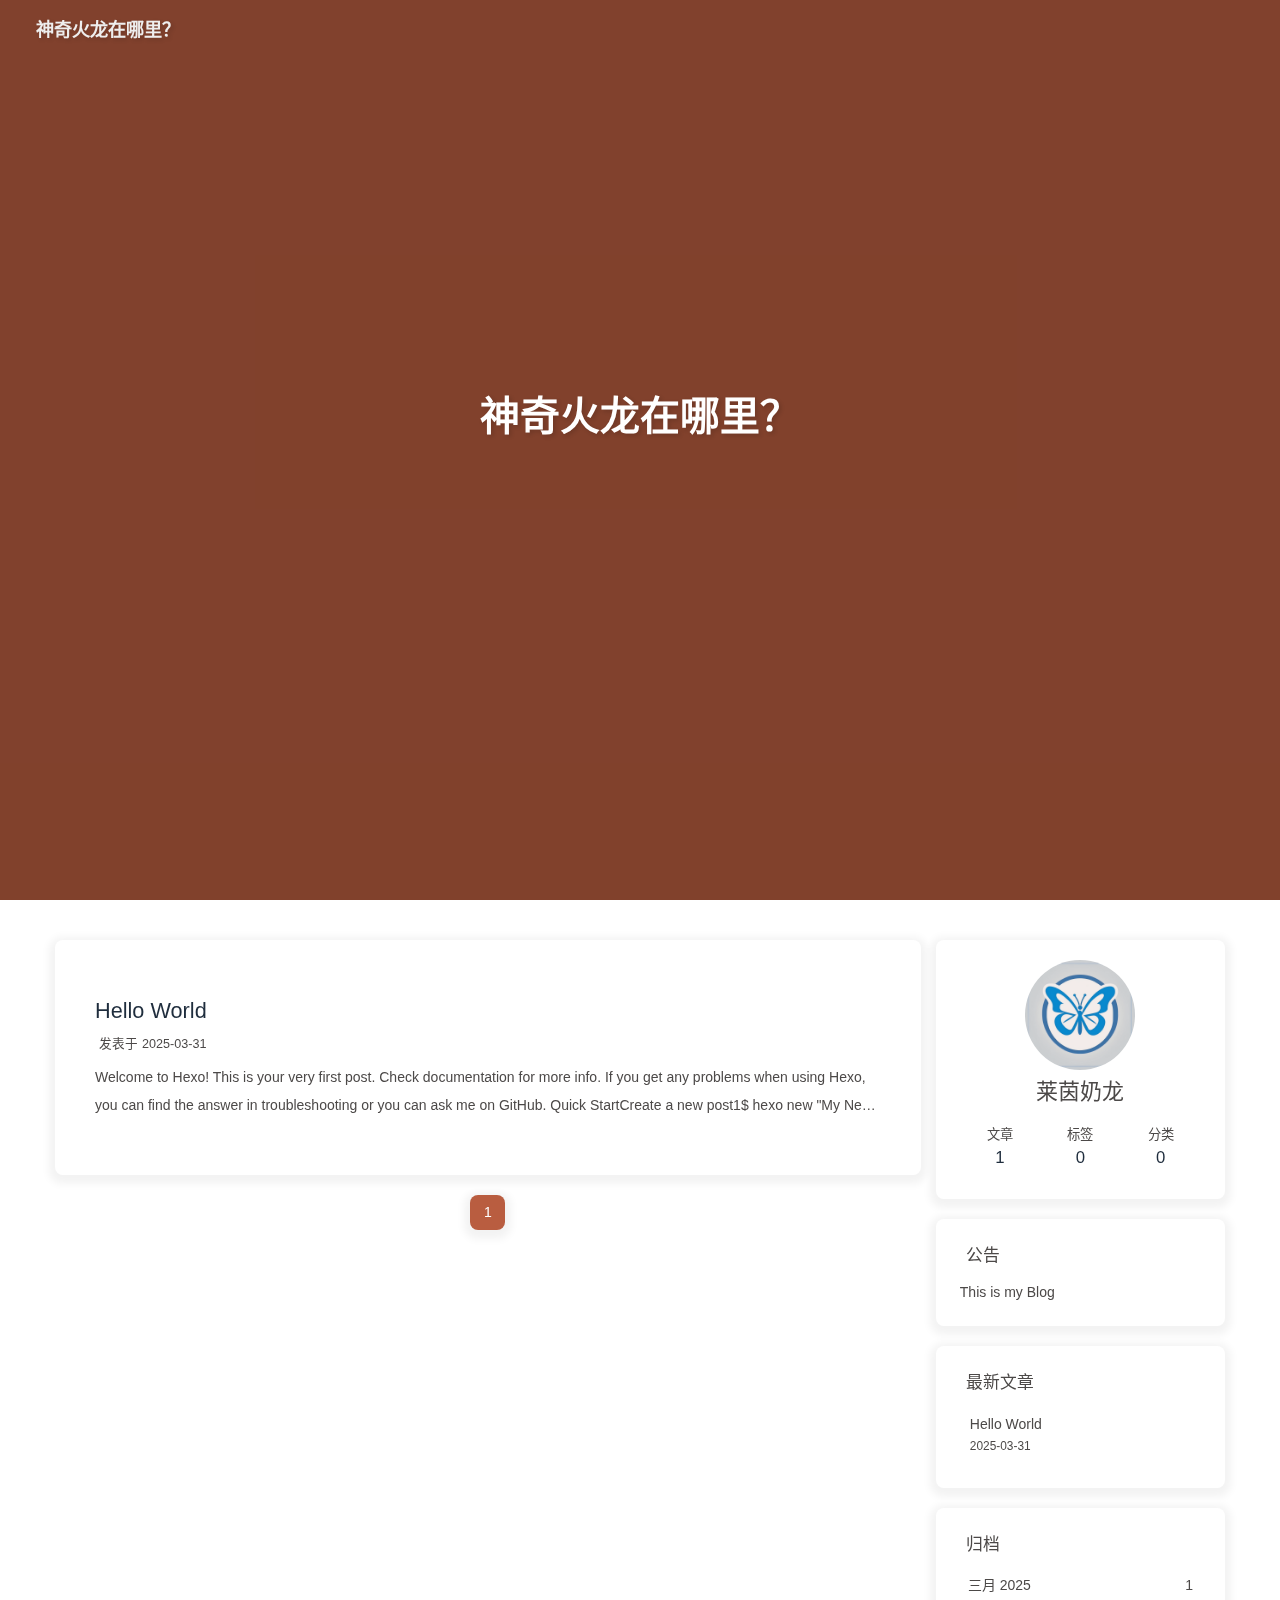
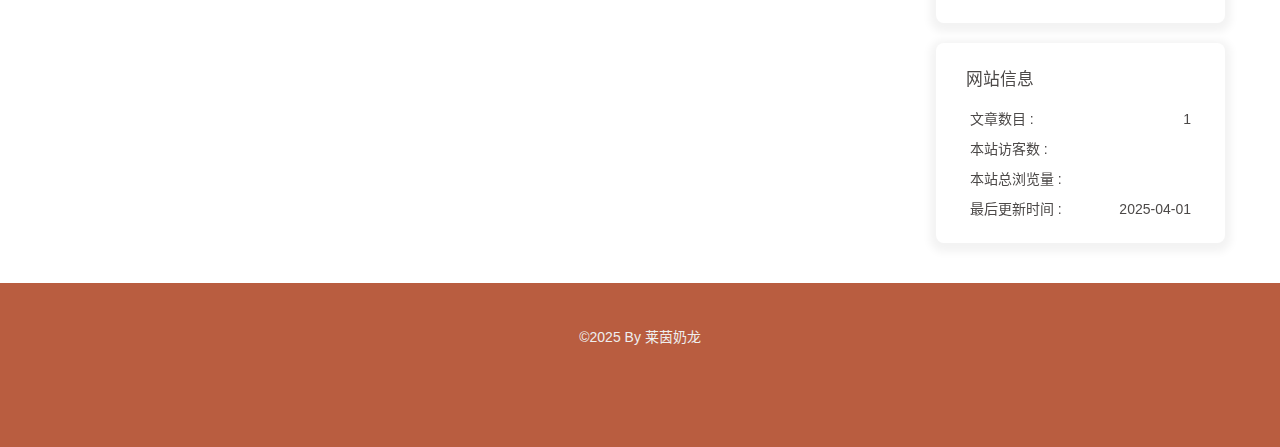
==== index.html @ 5888cf6f "Site updated: 2025-04-01 21:10:56" ====
<!DOCTYPE html><html lang="zh-CN" data-theme="light"><head><meta charset="UTF-8"><meta http-equiv="X-UA-Compatible" content="IE=edge"><meta name="viewport" content="width=device-width, initial-scale=1.0,viewport-fit=cover"><title>神奇火龙在哪里？</title><meta name="author" content="莱茵奶龙"><meta name="copyright" content="莱茵奶龙"><meta name="format-detection" content="telephone=no"><meta name="theme-color" content="##e6dece"><meta property="og:type" content="website">
<meta property="og:title" content="神奇火龙在哪里？">
<meta property="og:url" content="http://example.com/index.html">
<meta property="og:site_name" content="神奇火龙在哪里？">
<meta property="og:locale" content="zh_CN">
<meta property="og:image" content="http://example.com/img/butterfly-icon.png">
<meta property="article:author" content="莱茵奶龙">
<meta name="twitter:card" content="summary">
<meta name="twitter:image" content="http://example.com/img/butterfly-icon.png"><link rel="shortcut icon" href="/img/favicon.png"><link rel="canonical" href="http://example.com/index.html"><link rel="preconnect" href="//cdn.jsdelivr.net"><link rel="preconnect" href="//busuanzi.ibruce.info"><link rel="stylesheet" href="/css/index.css"><link rel="stylesheet" href="https://cdn.jsdelivr.net/npm/@fortawesome/fontawesome-free/css/all.min.css"><script>
    (() => {
      
    const saveToLocal = {
      set: (key, value, ttl) => {
        if (!ttl) return
        const expiry = Date.now() + ttl * 86400000
        localStorage.setItem(key, JSON.stringify({ value, expiry }))
      },
      get: key => {
        const itemStr = localStorage.getItem(key)
        if (!itemStr) return undefined
        const { value, expiry } = JSON.parse(itemStr)
        if (Date.now() > expiry) {
          localStorage.removeItem(key)
          return undefined
        }
        return value
      }
    }

    window.btf = {
      saveToLocal,
      getScript: (url, attr = {}) => new Promise((resolve, reject) => {
        const script = document.createElement('script')
        script.src = url
        script.async = true
        Object.entries(attr).forEach(([key, val]) => script.setAttribute(key, val))
        script.onload = script.onreadystatechange = () => {
          if (!script.readyState || /loaded|complete/.test(script.readyState)) resolve()
        }
        script.onerror = reject
        document.head.appendChild(script)
      }),
      getCSS: (url, id) => new Promise((resolve, reject) => {
        const link = document.createElement('link')
        link.rel = 'stylesheet'
        link.href = url
        if (id) link.id = id
        link.onload = link.onreadystatechange = () => {
          if (!link.readyState || /loaded|complete/.test(link.readyState)) resolve()
        }
        link.onerror = reject
        document.head.appendChild(link)
      }),
      addGlobalFn: (key, fn, name = false, parent = window) => {
        if (!false && key.startsWith('pjax')) return
        const globalFn = parent.globalFn || {}
        globalFn[key] = globalFn[key] || {}
        globalFn[key][name || Object.keys(globalFn[key]).length] = fn
        parent.globalFn = globalFn
      }
    }
  
      
      const activateDarkMode = () => {
        document.documentElement.setAttribute('data-theme', 'dark')
        if (document.querySelector('meta[name="theme-color"]') !== null) {
          document.querySelector('meta[name="theme-color"]').setAttribute('content', '#b95d40')
        }
      }
      const activateLightMode = () => {
        document.documentElement.setAttribute('data-theme', 'light')
        if (document.querySelector('meta[name="theme-color"]') !== null) {
          document.querySelector('meta[name="theme-color"]').setAttribute('content', '##e6dece')
        }
      }

      btf.activateDarkMode = activateDarkMode
      btf.activateLightMode = activateLightMode

      const theme = saveToLocal.get('theme')
    
          theme === 'dark' ? activateDarkMode() : theme === 'light' ? activateLightMode() : null
        
      
      const asideStatus = saveToLocal.get('aside-status')
      if (asideStatus !== undefined) {
        document.documentElement.classList.toggle('hide-aside', asideStatus === 'hide')
      }
    
      
    const detectApple = () => {
      if (/iPad|iPhone|iPod|Macintosh/.test(navigator.userAgent)) {
        document.documentElement.classList.add('apple')
      }
    }
    detectApple()
  
    })()
  </script><script>const GLOBAL_CONFIG = {
  root: '/',
  algolia: undefined,
  localSearch: undefined,
  translate: undefined,
  highlight: {"plugin":"highlight.js","highlightCopy":true,"highlightLang":true,"highlightHeightLimit":false,"highlightFullpage":false,"highlightMacStyle":false},
  copy: {
    success: '复制成功',
    error: '复制失败',
    noSupport: '浏览器不支持'
  },
  relativeDate: {
    homepage: false,
    post: false
  },
  runtime: '',
  dateSuffix: {
    just: '刚刚',
    min: '分钟前',
    hour: '小时前',
    day: '天前',
    month: '个月前'
  },
  copyright: undefined,
  lightbox: 'null',
  Snackbar: undefined,
  infinitegrid: {
    js: 'https://cdn.jsdelivr.net/npm/@egjs/infinitegrid/dist/infinitegrid.min.js',
    buttonText: '加载更多'
  },
  isPhotoFigcaption: false,
  islazyloadPlugin: false,
  isAnchor: false,
  percent: {
    toc: true,
    rightside: false,
  },
  autoDarkmode: false
}</script><script id="config-diff">var GLOBAL_CONFIG_SITE = {
  title: '神奇火龙在哪里？',
  isHighlightShrink: false,
  isToc: false,
  pageType: 'home'
}</script><!-- hexo injector head_end start --><link rel="stylesheet" href="https://unpkg.zhimg.com/hexo-butterfly-footer-beautify@1.0.0/lib/runtime.min.css" media="print" onload="this.media='all'"><!-- hexo injector head_end end --><meta name="generator" content="Hexo 7.3.0"></head><body><div id="web_bg" style="background-color: #e6dece;"></div><div class="page" id="body-wrap"><header class="full_page" id="page-header"><nav id="nav"><span id="blog-info"><a class="nav-site-title" href="/"><span class="site-name">神奇火龙在哪里？</span></a></span><div id="menus"></div></nav><div id="site-info"><h1 id="site-title">神奇火龙在哪里？</h1></div><div id="scroll-down"><i class="fas fa-angle-down scroll-down-effects"></i></div></header><main class="layout" id="content-inner"><div class="recent-posts nc" id="recent-posts"><div class="recent-post-items"><div class="recent-post-item"><div class="recent-post-info no-cover"><a class="article-title" href="/2025/03/31/hello-world/" title="Hello World">Hello World</a><div class="article-meta-wrap"><span class="post-meta-date"><i class="far fa-calendar-alt"></i><span class="article-meta-label">发表于</span><time datetime="2025-03-31T13:41:22.696Z" title="发表于 2025-03-31 21:41:22">2025-03-31</time></span></div><div class="content">Welcome to Hexo! This is your very first post. Check documentation for more info. If you get any problems when using Hexo, you can find the answer in troubleshooting or you can ask me on GitHub. Quick StartCreate a new post1$ hexo new "My New Post"  More info: Writing Run server1$ hexo server  More info: Server Generate static files1$ hexo generate  More info: Generating Deploy to remote sites1$ hexo deploy  More info: Deployment </div></div></div></div><nav id="pagination"><div class="pagination"><span class="page-number current">1</span></div></nav></div><div class="aside-content" id="aside-content"><div class="card-widget card-info text-center"><div class="avatar-img"><img src="/img/butterfly-icon.png" onerror="this.onerror=null;this.src='/img/friend_404.gif'" alt="avatar"></div><div class="author-info-name">莱茵奶龙</div><div class="author-info-description"></div><div class="site-data"><a href="/archives/"><div class="headline">文章</div><div class="length-num">1</div></a><a href="/tags/"><div class="headline">标签</div><div class="length-num">0</div></a><a href="/categories/"><div class="headline">分类</div><div class="length-num">0</div></a></div></div><div class="card-widget card-announcement"><div class="item-headline"><i class="fas fa-bullhorn fa-shake"></i><span>公告</span></div><div class="announcement_content">This is my Blog</div></div><div class="sticky_layout"><div class="card-widget card-recent-post"><div class="item-headline"><i class="fas fa-history"></i><span>最新文章</span></div><div class="aside-list"><div class="aside-list-item no-cover"><div class="content"><a class="title" href="/2025/03/31/hello-world/" title="Hello World">Hello World</a><time datetime="2025-03-31T13:41:22.696Z" title="发表于 2025-03-31 21:41:22">2025-03-31</time></div></div></div></div><div class="card-widget card-archives">
    <div class="item-headline">
      <i class="fas fa-archive"></i>
      <span>归档</span>
      
    </div>
  
    <ul class="card-archive-list">
      
        <li class="card-archive-list-item">
          <a class="card-archive-list-link" href="/archives/2025/03/">
            <span class="card-archive-list-date">
              三月 2025
            </span>
            <span class="card-archive-list-count">1</span>
          </a>
        </li>
      
    </ul>
  </div><div class="card-widget card-webinfo"><div class="item-headline"><i class="fas fa-chart-line"></i><span>网站信息</span></div><div class="webinfo"><div class="webinfo-item"><div class="item-name">文章数目 :</div><div class="item-count">1</div></div><div class="webinfo-item"><div class="item-name">本站访客数 :</div><div class="item-count" id="busuanzi_value_site_uv"><i class="fa-solid fa-spinner fa-spin"></i></div></div><div class="webinfo-item"><div class="item-name">本站总浏览量 :</div><div class="item-count" id="busuanzi_value_site_pv"><i class="fa-solid fa-spinner fa-spin"></i></div></div><div class="webinfo-item"><div class="item-name">最后更新时间 :</div><div class="item-count" id="last-push-date" data-lastpushdate="2025-04-01T13:10:54.698Z"><i class="fa-solid fa-spinner fa-spin"></i></div></div></div></div></div></div></main><footer id="footer"><div id="footer-wrap"><div class="copyright">©2025 By 莱茵奶龙</div></div></footer></div><div id="rightside"><div id="rightside-config-hide"><button id="darkmode" type="button" title="日间和夜间模式切换"><i class="fas fa-adjust"></i></button><button id="hide-aside-btn" type="button" title="单栏和双栏切换"><i class="fas fa-arrows-alt-h"></i></button></div><div id="rightside-config-show"><button id="rightside-config" type="button" title="设置"><i class="fas fa-cog fa-spin"></i></button><button id="go-up" type="button" title="回到顶部"><span class="scroll-percent"></span><i class="fas fa-arrow-up"></i></button></div></div><div><script src="/js/utils.js"></script><script src="/js/main.js"></script><div class="js-pjax"></div><script async="" data-pjax="" src="//busuanzi.ibruce.info/busuanzi/2.3/busuanzi.pure.mini.js"></script></div><!-- hexo injector body_end start --><script data-pjax="">
  function butterfly_footer_beautify_injector_config(){
    var parent_div_git = document.getElementById('footer-wrap');
    var item_html = '<p id="ghbdages"><a class="github-badge" target="_blank" href="https://hexo.io/" style="margin-inline:5px" data-title="博客框架为Hexo_v7.3.0" title=""><img src="https://img.shields.io/badge/Frame-Hexo-blue?style=flat&amp;logo=hexo" alt=""/></a><a class="github-badge" target="_blank" href="https://butterfly.js.org/" style="margin-inline:5px" data-title="主题版本Butterfly_v5.3.5" title=""><img src="https://img.shields.io/badge/Theme-Butterfly-6513df?style=flat&amp;logo=bitdefender" alt=""/></a><a class="github-badge" target="_blank" href="https://github.com/" style="margin-inline:5px" data-title="本站项目由Github托管" title=""><img src="https://img.shields.io/badge/Source-Github-d021d6?style=flat&amp;logo=GitHub" alt=""/></a><a class="github-badge" target="_blank" href="http://creativecommons.org/licenses/by-nc-sa/4.0/" style="margin-inline:5px" data-title="本站采用知识共享署名-非商业性使用-相同方式共享4.0国际许可协议进行许可" title=""><img src="https://img.shields.io/badge/Copyright-BY--NC--SA%204.0-d42328?style=flat&amp;logo=Claris" alt=""/></a></p>';
    console.log('已挂载butterfly_footer_beautify')
    parent_div_git.insertAdjacentHTML("beforeend",item_html)
    }
  var elist = 'null'.split(',');
  var cpage = location.pathname;
  var epage = 'all';
  var flag = 0;

  for (var i=0;i<elist.length;i++){
    if (cpage.includes(elist[i])){
      flag++;
    }
  }

  if ((epage ==='all')&&(flag == 0)){
    butterfly_footer_beautify_injector_config();
  }
  else if (epage === cpage){
    butterfly_footer_beautify_injector_config();
  }
  </script><!-- hexo injector body_end end -->
    <link rel="stylesheet" href="https://ai.tianli0.top/static/public/postChatUser_summary.min.css">
    <script>
        let tianliGPT_key = 'WACqFcWDqAf';
        let tianliGPT_postSelector = '#postchat_postcontent';
        let tianliGPT_Title = '文章摘要';
        let tianliGPT_postURL = '/^https?://[^/]+/[0-9]{4}/[0-9]{2}/[0-9]{2}/';
        let tianliGPT_blacklist = '';
        let tianliGPT_wordLimit = '1000';
        let tianliGPT_typingAnimate = true;
        let tianliGPT_theme = 'default';
        var postChatConfig = {
          backgroundColor: "#3e86f6",
          bottom: "16px",
          left: "16px",
          fill: "#FFFFFF",
          width: "44px",
          frameWidth: "375px",
          frameHeight: "600px",
          defaultInput: true,
          upLoadWeb: true,
          showInviteLink: true,
          userTitle: "PostChat",
          userDesc: "如果你对网站的内容有任何疑问，可以来问我哦～",
          addButton: true,
          beginningText: "这篇文章介绍了",
          userIcon: "https://ai.tianli0.top/static/img/PostChat.webp",
          userMode: "magic",
          defaultChatQuestions: ["你好","你是谁"],
          defaultSearchQuestions: ["视频压缩","设计"]
        };
    </script>
    <script data-postchat_key="WACqFcWDqAf" src="https://ai.tianli0.top/static/public/tianli_gpt.min.js"></script>
  </body></html>
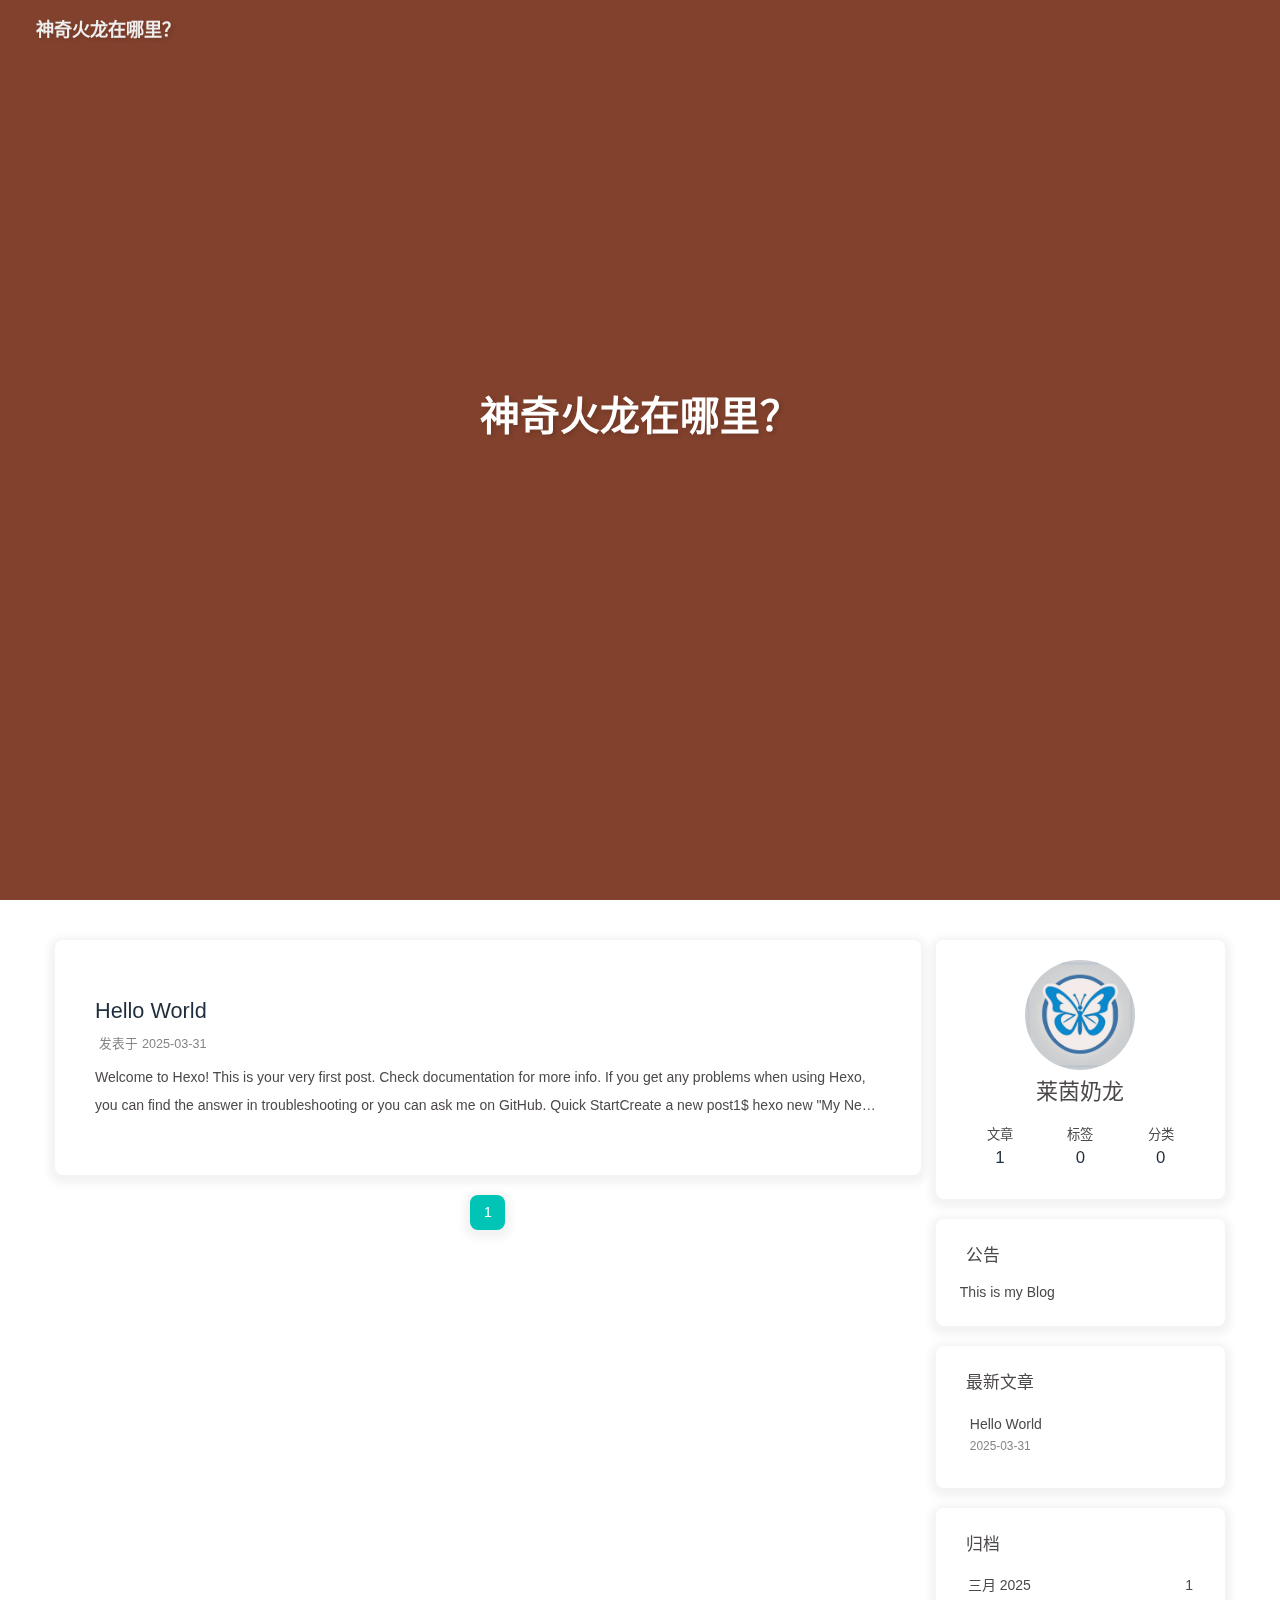
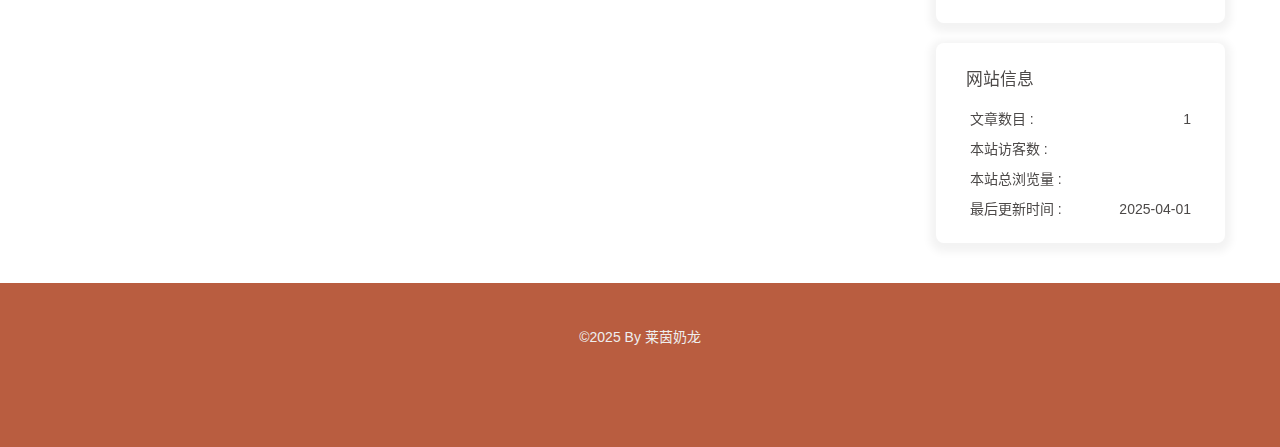
==== commit ca58c338: "Site updated: 2025-04-01 21:18:44" ====
--- a/index.html
+++ b/index.html
@@ -1,4 +1,4 @@
-<!DOCTYPE html><html lang="zh-CN" data-theme="light"><head><meta charset="UTF-8"><meta http-equiv="X-UA-Compatible" content="IE=edge"><meta name="viewport" content="width=device-width, initial-scale=1.0,viewport-fit=cover"><title>神奇火龙在哪里？</title><meta name="author" content="莱茵奶龙"><meta name="copyright" content="莱茵奶龙"><meta name="format-detection" content="telephone=no"><meta name="theme-color" content="##e6dece"><meta property="og:type" content="website">
+<!DOCTYPE html><html lang="zh-CN" data-theme="light"><head><meta charset="UTF-8"><meta http-equiv="X-UA-Compatible" content="IE=edge"><meta name="viewport" content="width=device-width, initial-scale=1.0,viewport-fit=cover"><title>神奇火龙在哪里？</title><meta name="author" content="莱茵奶龙"><meta name="copyright" content="莱茵奶龙"><meta name="format-detection" content="telephone=no"><meta name="theme-color" content="ffffff"><meta property="og:type" content="website">
 <meta property="og:title" content="神奇火龙在哪里？">
 <meta property="og:url" content="http://example.com/index.html">
 <meta property="og:site_name" content="神奇火龙在哪里？">
@@ -64,13 +64,13 @@
       const activateDarkMode = () => {
         document.documentElement.setAttribute('data-theme', 'dark')
         if (document.querySelector('meta[name="theme-color"]') !== null) {
-          document.querySelector('meta[name="theme-color"]').setAttribute('content', '#b95d40')
+          document.querySelector('meta[name="theme-color"]').setAttribute('content', '#0d0d0d')
         }
       }
       const activateLightMode = () => {
         document.documentElement.setAttribute('data-theme', 'light')
         if (document.querySelector('meta[name="theme-color"]') !== null) {
-          document.querySelector('meta[name="theme-color"]').setAttribute('content', '##e6dece')
+          document.querySelector('meta[name="theme-color"]').setAttribute('content', 'ffffff')
         }
       }
 
@@ -158,7 +158,7 @@
         </li>
       
     </ul>
-  </div><div class="card-widget card-webinfo"><div class="item-headline"><i class="fas fa-chart-line"></i><span>网站信息</span></div><div class="webinfo"><div class="webinfo-item"><div class="item-name">文章数目 :</div><div class="item-count">1</div></div><div class="webinfo-item"><div class="item-name">本站访客数 :</div><div class="item-count" id="busuanzi_value_site_uv"><i class="fa-solid fa-spinner fa-spin"></i></div></div><div class="webinfo-item"><div class="item-name">本站总浏览量 :</div><div class="item-count" id="busuanzi_value_site_pv"><i class="fa-solid fa-spinner fa-spin"></i></div></div><div class="webinfo-item"><div class="item-name">最后更新时间 :</div><div class="item-count" id="last-push-date" data-lastpushdate="2025-04-01T13:10:54.698Z"><i class="fa-solid fa-spinner fa-spin"></i></div></div></div></div></div></div></main><footer id="footer"><div id="footer-wrap"><div class="copyright">©2025 By 莱茵奶龙</div></div></footer></div><div id="rightside"><div id="rightside-config-hide"><button id="darkmode" type="button" title="日间和夜间模式切换"><i class="fas fa-adjust"></i></button><button id="hide-aside-btn" type="button" title="单栏和双栏切换"><i class="fas fa-arrows-alt-h"></i></button></div><div id="rightside-config-show"><button id="rightside-config" type="button" title="设置"><i class="fas fa-cog fa-spin"></i></button><button id="go-up" type="button" title="回到顶部"><span class="scroll-percent"></span><i class="fas fa-arrow-up"></i></button></div></div><div><script src="/js/utils.js"></script><script src="/js/main.js"></script><div class="js-pjax"></div><script async="" data-pjax="" src="//busuanzi.ibruce.info/busuanzi/2.3/busuanzi.pure.mini.js"></script></div><!-- hexo injector body_end start --><script data-pjax="">
+  </div><div class="card-widget card-webinfo"><div class="item-headline"><i class="fas fa-chart-line"></i><span>网站信息</span></div><div class="webinfo"><div class="webinfo-item"><div class="item-name">文章数目 :</div><div class="item-count">1</div></div><div class="webinfo-item"><div class="item-name">本站访客数 :</div><div class="item-count" id="busuanzi_value_site_uv"><i class="fa-solid fa-spinner fa-spin"></i></div></div><div class="webinfo-item"><div class="item-name">本站总浏览量 :</div><div class="item-count" id="busuanzi_value_site_pv"><i class="fa-solid fa-spinner fa-spin"></i></div></div><div class="webinfo-item"><div class="item-name">最后更新时间 :</div><div class="item-count" id="last-push-date" data-lastpushdate="2025-04-01T13:18:42.589Z"><i class="fa-solid fa-spinner fa-spin"></i></div></div></div></div></div></div></main><footer id="footer"><div id="footer-wrap"><div class="copyright">©2025 By 莱茵奶龙</div></div></footer></div><div id="rightside"><div id="rightside-config-hide"><button id="darkmode" type="button" title="日间和夜间模式切换"><i class="fas fa-adjust"></i></button><button id="hide-aside-btn" type="button" title="单栏和双栏切换"><i class="fas fa-arrows-alt-h"></i></button></div><div id="rightside-config-show"><button id="rightside-config" type="button" title="设置"><i class="fas fa-cog fa-spin"></i></button><button id="go-up" type="button" title="回到顶部"><span class="scroll-percent"></span><i class="fas fa-arrow-up"></i></button></div></div><div><script src="/js/utils.js"></script><script src="/js/main.js"></script><div class="js-pjax"></div><script async="" data-pjax="" src="//busuanzi.ibruce.info/busuanzi/2.3/busuanzi.pure.mini.js"></script></div><!-- hexo injector body_end start --><script data-pjax="">
   function butterfly_footer_beautify_injector_config(){
     var parent_div_git = document.getElementById('footer-wrap');
     var item_html = '<p id="ghbdages"><a class="github-badge" target="_blank" href="https://hexo.io/" style="margin-inline:5px" data-title="博客框架为Hexo_v7.3.0" title=""><img src="https://img.shields.io/badge/Frame-Hexo-blue?style=flat&amp;logo=hexo" alt=""/></a><a class="github-badge" target="_blank" href="https://butterfly.js.org/" style="margin-inline:5px" data-title="主题版本Butterfly_v5.3.5" title=""><img src="https://img.shields.io/badge/Theme-Butterfly-6513df?style=flat&amp;logo=bitdefender" alt=""/></a><a class="github-badge" target="_blank" href="https://github.com/" style="margin-inline:5px" data-title="本站项目由Github托管" title=""><img src="https://img.shields.io/badge/Source-Github-d021d6?style=flat&amp;logo=GitHub" alt=""/></a><a class="github-badge" target="_blank" href="http://creativecommons.org/licenses/by-nc-sa/4.0/" style="margin-inline:5px" data-title="本站采用知识共享署名-非商业性使用-相同方式共享4.0国际许可协议进行许可" title=""><img src="https://img.shields.io/badge/Copyright-BY--NC--SA%204.0-d42328?style=flat&amp;logo=Claris" alt=""/></a></p>';
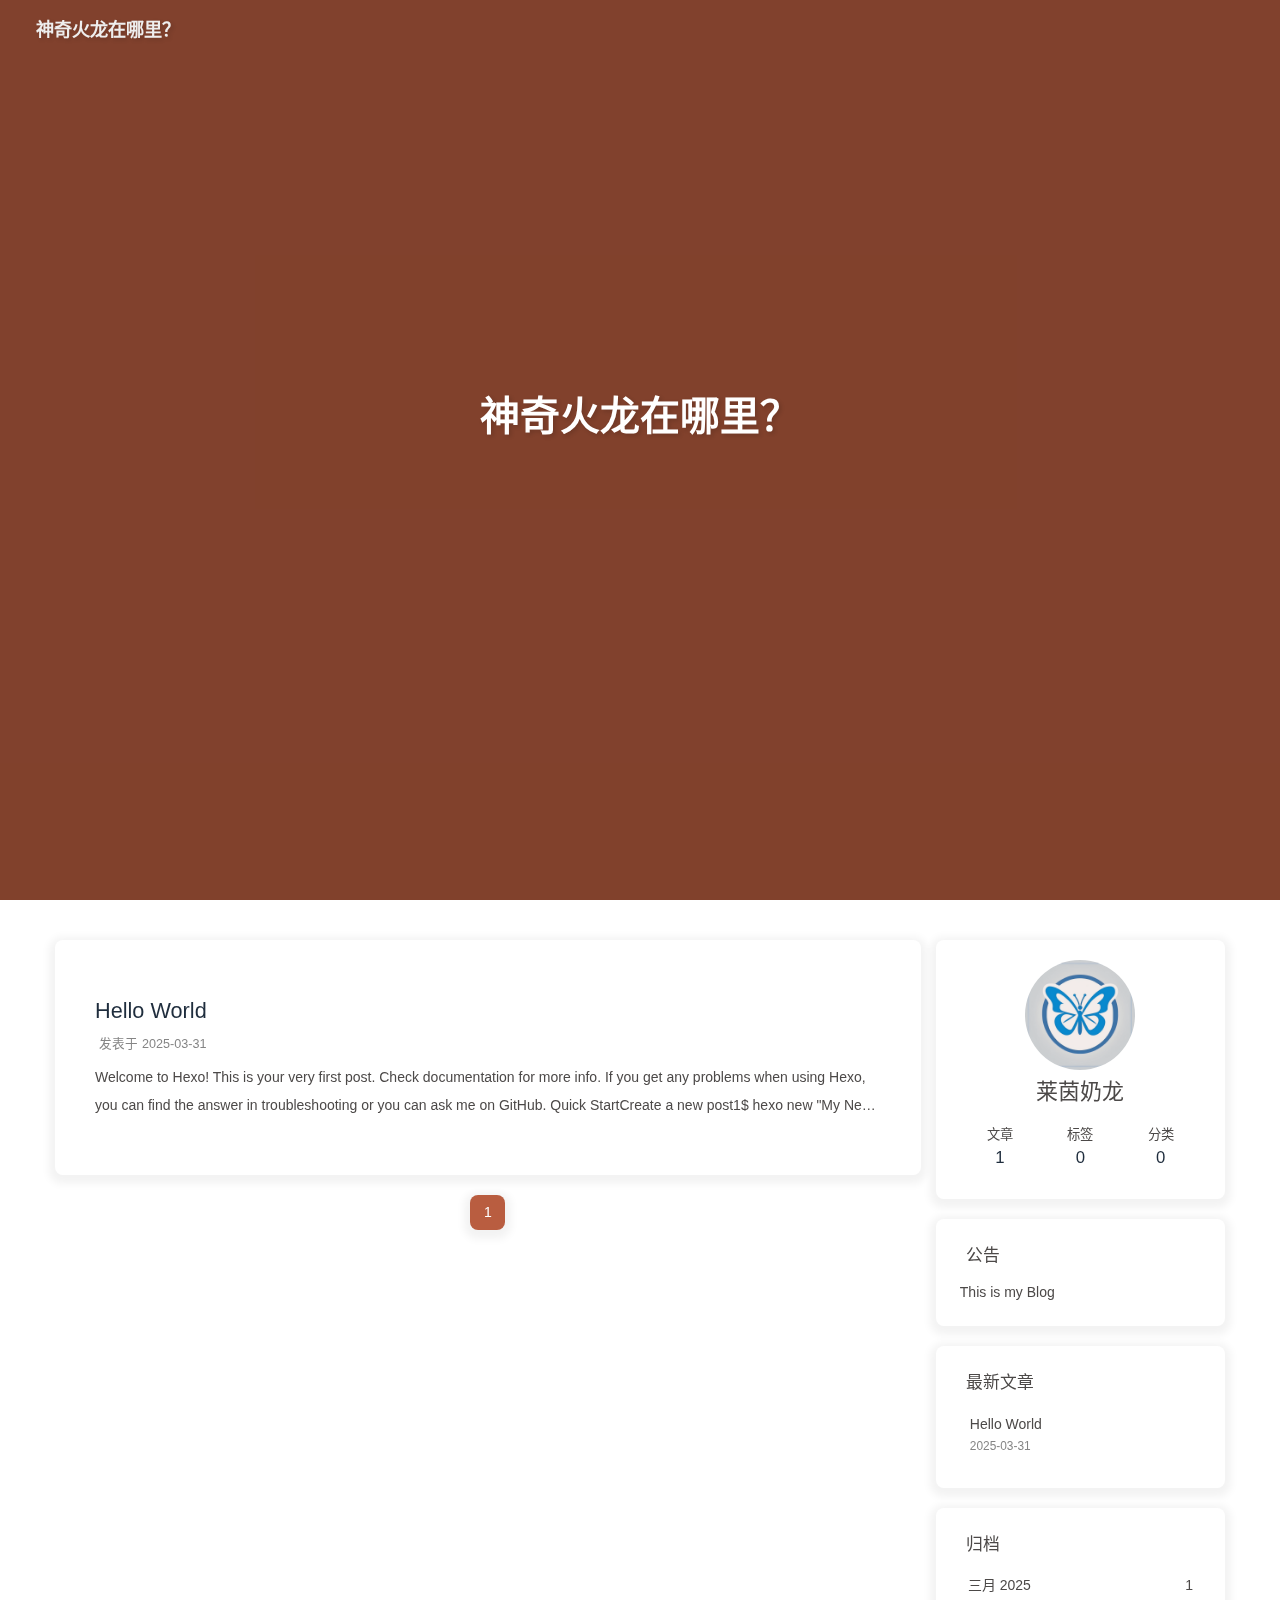
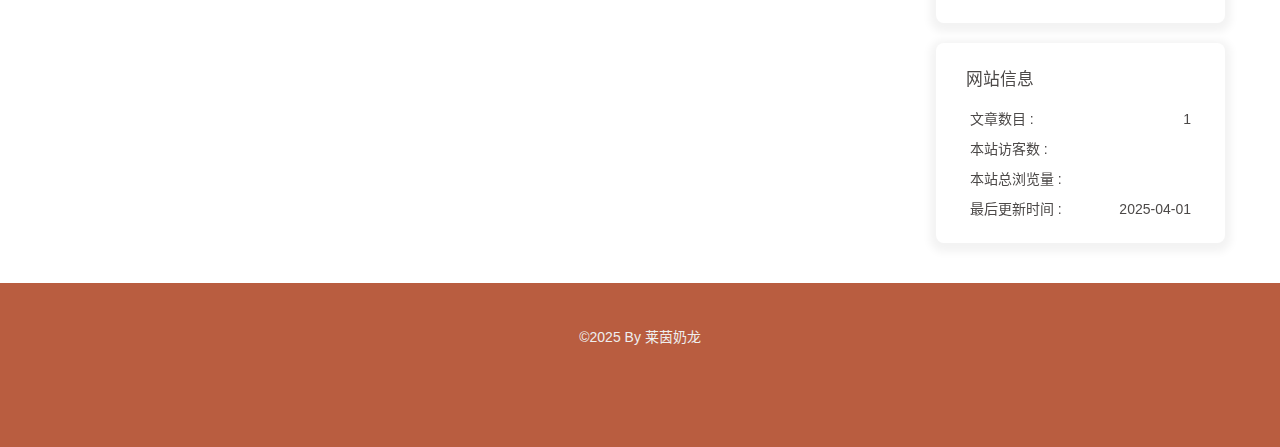
==== commit 7533ea57: "Site updated: 2025-04-01 21:22:58" ====
--- a/index.html
+++ b/index.html
@@ -158,7 +158,7 @@
         </li>
       
     </ul>
-  </div><div class="card-widget card-webinfo"><div class="item-headline"><i class="fas fa-chart-line"></i><span>网站信息</span></div><div class="webinfo"><div class="webinfo-item"><div class="item-name">文章数目 :</div><div class="item-count">1</div></div><div class="webinfo-item"><div class="item-name">本站访客数 :</div><div class="item-count" id="busuanzi_value_site_uv"><i class="fa-solid fa-spinner fa-spin"></i></div></div><div class="webinfo-item"><div class="item-name">本站总浏览量 :</div><div class="item-count" id="busuanzi_value_site_pv"><i class="fa-solid fa-spinner fa-spin"></i></div></div><div class="webinfo-item"><div class="item-name">最后更新时间 :</div><div class="item-count" id="last-push-date" data-lastpushdate="2025-04-01T13:18:42.589Z"><i class="fa-solid fa-spinner fa-spin"></i></div></div></div></div></div></div></main><footer id="footer"><div id="footer-wrap"><div class="copyright">©2025 By 莱茵奶龙</div></div></footer></div><div id="rightside"><div id="rightside-config-hide"><button id="darkmode" type="button" title="日间和夜间模式切换"><i class="fas fa-adjust"></i></button><button id="hide-aside-btn" type="button" title="单栏和双栏切换"><i class="fas fa-arrows-alt-h"></i></button></div><div id="rightside-config-show"><button id="rightside-config" type="button" title="设置"><i class="fas fa-cog fa-spin"></i></button><button id="go-up" type="button" title="回到顶部"><span class="scroll-percent"></span><i class="fas fa-arrow-up"></i></button></div></div><div><script src="/js/utils.js"></script><script src="/js/main.js"></script><div class="js-pjax"></div><script async="" data-pjax="" src="//busuanzi.ibruce.info/busuanzi/2.3/busuanzi.pure.mini.js"></script></div><!-- hexo injector body_end start --><script data-pjax="">
+  </div><div class="card-widget card-webinfo"><div class="item-headline"><i class="fas fa-chart-line"></i><span>网站信息</span></div><div class="webinfo"><div class="webinfo-item"><div class="item-name">文章数目 :</div><div class="item-count">1</div></div><div class="webinfo-item"><div class="item-name">本站访客数 :</div><div class="item-count" id="busuanzi_value_site_uv"><i class="fa-solid fa-spinner fa-spin"></i></div></div><div class="webinfo-item"><div class="item-name">本站总浏览量 :</div><div class="item-count" id="busuanzi_value_site_pv"><i class="fa-solid fa-spinner fa-spin"></i></div></div><div class="webinfo-item"><div class="item-name">最后更新时间 :</div><div class="item-count" id="last-push-date" data-lastpushdate="2025-04-01T13:22:56.636Z"><i class="fa-solid fa-spinner fa-spin"></i></div></div></div></div></div></div></main><footer id="footer"><div id="footer-wrap"><div class="copyright">©2025 By 莱茵奶龙</div></div></footer></div><div id="rightside"><div id="rightside-config-hide"><button id="darkmode" type="button" title="日间和夜间模式切换"><i class="fas fa-adjust"></i></button><button id="hide-aside-btn" type="button" title="单栏和双栏切换"><i class="fas fa-arrows-alt-h"></i></button></div><div id="rightside-config-show"><button id="rightside-config" type="button" title="设置"><i class="fas fa-cog fa-spin"></i></button><button id="go-up" type="button" title="回到顶部"><span class="scroll-percent"></span><i class="fas fa-arrow-up"></i></button></div></div><div><script src="/js/utils.js"></script><script src="/js/main.js"></script><div class="js-pjax"></div><script async="" data-pjax="" src="//busuanzi.ibruce.info/busuanzi/2.3/busuanzi.pure.mini.js"></script></div><!-- hexo injector body_end start --><script data-pjax="">
   function butterfly_footer_beautify_injector_config(){
     var parent_div_git = document.getElementById('footer-wrap');
     var item_html = '<p id="ghbdages"><a class="github-badge" target="_blank" href="https://hexo.io/" style="margin-inline:5px" data-title="博客框架为Hexo_v7.3.0" title=""><img src="https://img.shields.io/badge/Frame-Hexo-blue?style=flat&amp;logo=hexo" alt=""/></a><a class="github-badge" target="_blank" href="https://butterfly.js.org/" style="margin-inline:5px" data-title="主题版本Butterfly_v5.3.5" title=""><img src="https://img.shields.io/badge/Theme-Butterfly-6513df?style=flat&amp;logo=bitdefender" alt=""/></a><a class="github-badge" target="_blank" href="https://github.com/" style="margin-inline:5px" data-title="本站项目由Github托管" title=""><img src="https://img.shields.io/badge/Source-Github-d021d6?style=flat&amp;logo=GitHub" alt=""/></a><a class="github-badge" target="_blank" href="http://creativecommons.org/licenses/by-nc-sa/4.0/" style="margin-inline:5px" data-title="本站采用知识共享署名-非商业性使用-相同方式共享4.0国际许可协议进行许可" title=""><img src="https://img.shields.io/badge/Copyright-BY--NC--SA%204.0-d42328?style=flat&amp;logo=Claris" alt=""/></a></p>';
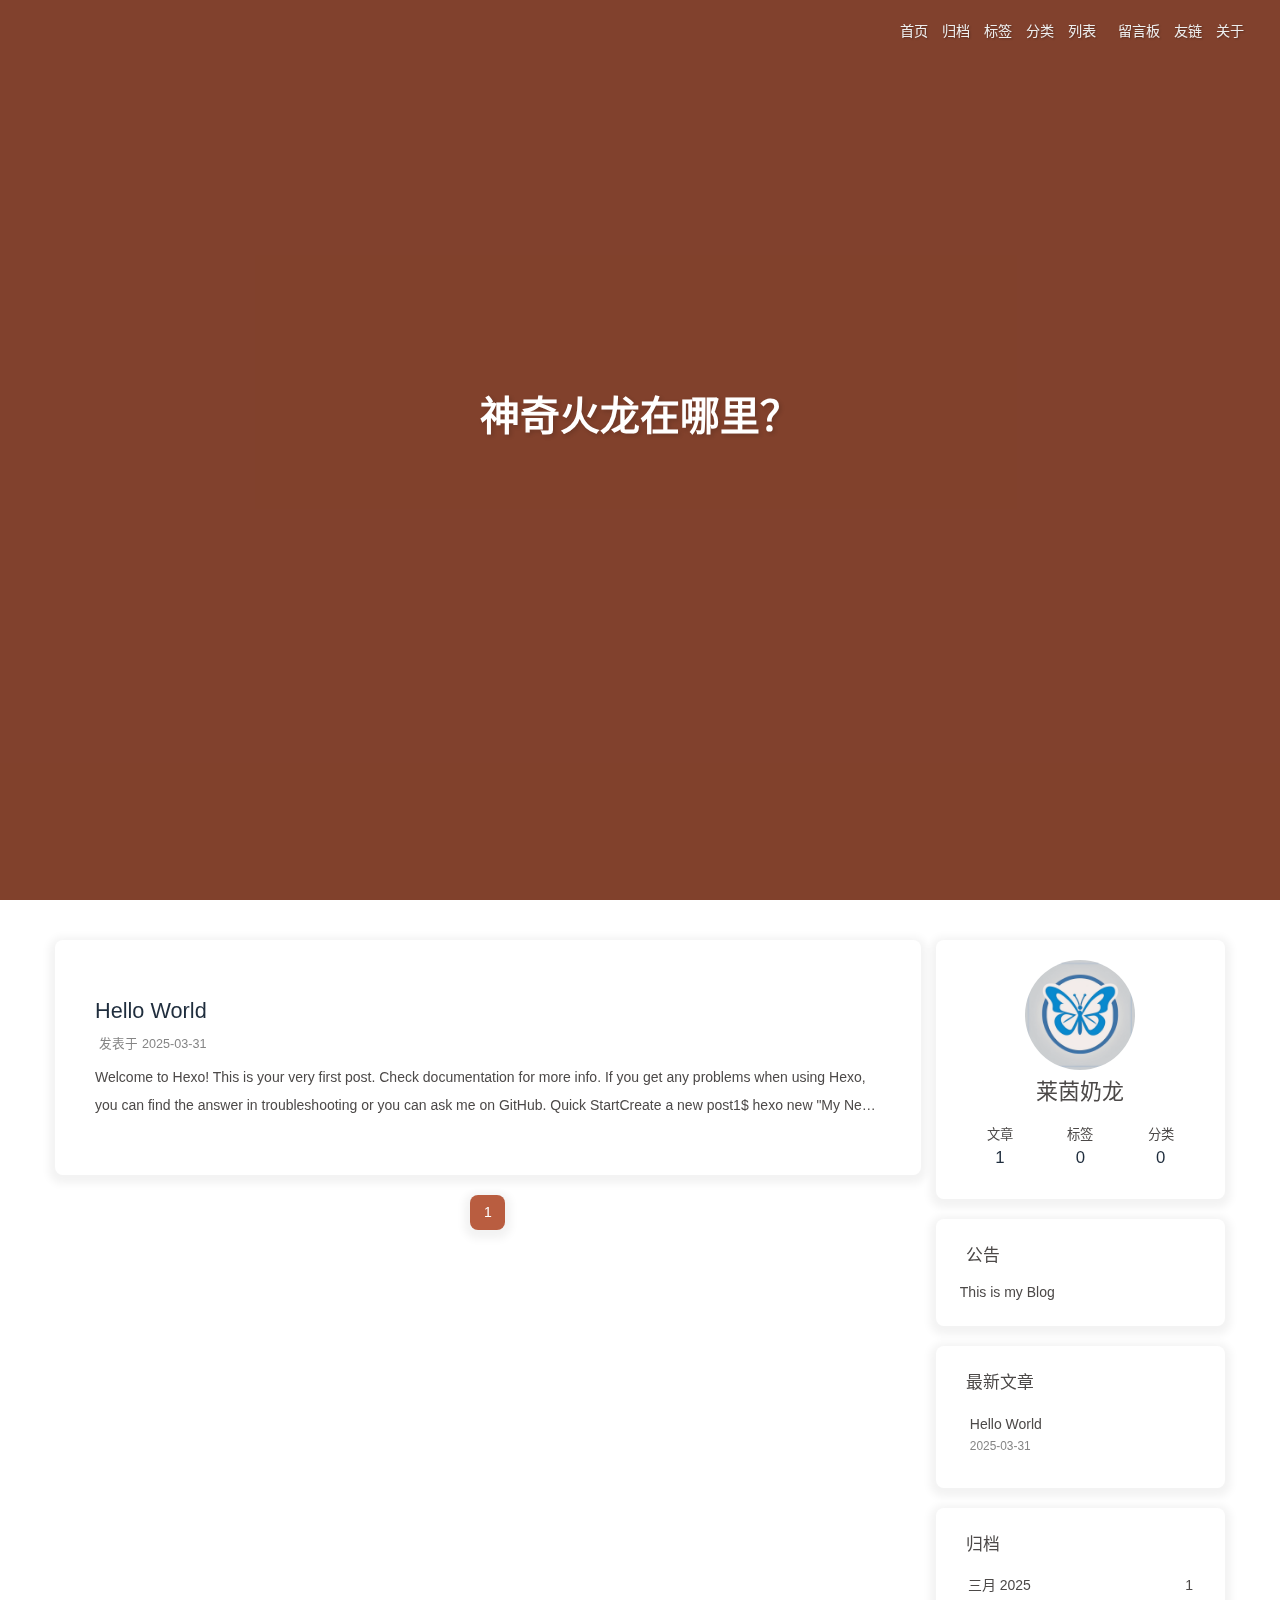
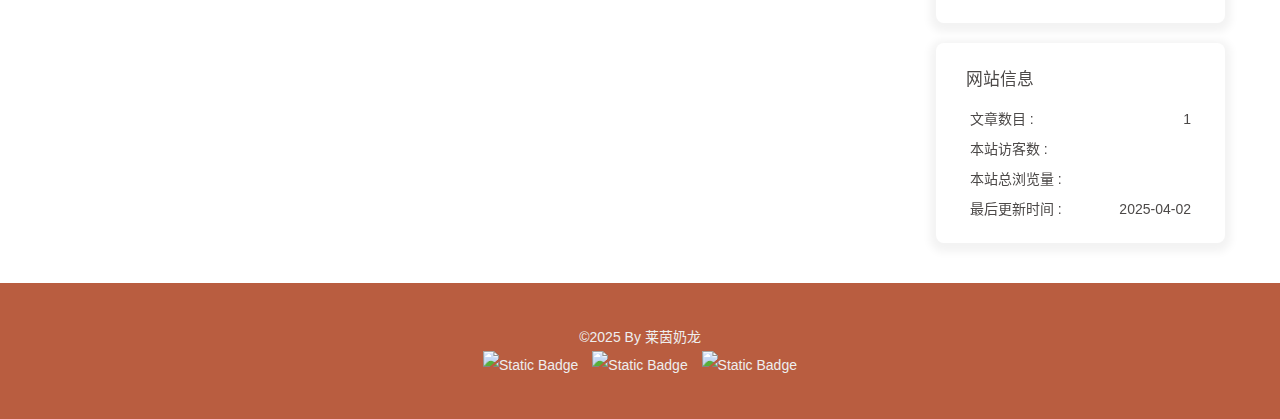
==== commit 31d92064: "Site updated: 2025-04-02 21:33:29" ====
--- a/index.html
+++ b/index.html
@@ -139,7 +139,7 @@
   isHighlightShrink: false,
   isToc: false,
   pageType: 'home'
-}</script><!-- hexo injector head_end start --><link rel="stylesheet" href="https://unpkg.zhimg.com/hexo-butterfly-footer-beautify@1.0.0/lib/runtime.min.css" media="print" onload="this.media='all'"><!-- hexo injector head_end end --><meta name="generator" content="Hexo 7.3.0"></head><body><div id="web_bg" style="background-color: #e6dece;"></div><div class="page" id="body-wrap"><header class="full_page" id="page-header"><nav id="nav"><span id="blog-info"><a class="nav-site-title" href="/"><span class="site-name">神奇火龙在哪里？</span></a></span><div id="menus"></div></nav><div id="site-info"><h1 id="site-title">神奇火龙在哪里？</h1></div><div id="scroll-down"><i class="fas fa-angle-down scroll-down-effects"></i></div></header><main class="layout" id="content-inner"><div class="recent-posts nc" id="recent-posts"><div class="recent-post-items"><div class="recent-post-item"><div class="recent-post-info no-cover"><a class="article-title" href="/2025/03/31/hello-world/" title="Hello World">Hello World</a><div class="article-meta-wrap"><span class="post-meta-date"><i class="far fa-calendar-alt"></i><span class="article-meta-label">发表于</span><time datetime="2025-03-31T13:41:22.696Z" title="发表于 2025-03-31 21:41:22">2025-03-31</time></span></div><div class="content">Welcome to Hexo! This is your very first post. Check documentation for more info. If you get any problems when using Hexo, you can find the answer in troubleshooting or you can ask me on GitHub. Quick StartCreate a new post1$ hexo new "My New Post"  More info: Writing Run server1$ hexo server  More info: Server Generate static files1$ hexo generate  More info: Generating Deploy to remote sites1$ hexo deploy  More info: Deployment </div></div></div></div><nav id="pagination"><div class="pagination"><span class="page-number current">1</span></div></nav></div><div class="aside-content" id="aside-content"><div class="card-widget card-info text-center"><div class="avatar-img"><img src="/img/butterfly-icon.png" onerror="this.onerror=null;this.src='/img/friend_404.gif'" alt="avatar"></div><div class="author-info-name">莱茵奶龙</div><div class="author-info-description"></div><div class="site-data"><a href="/archives/"><div class="headline">文章</div><div class="length-num">1</div></a><a href="/tags/"><div class="headline">标签</div><div class="length-num">0</div></a><a href="/categories/"><div class="headline">分类</div><div class="length-num">0</div></a></div></div><div class="card-widget card-announcement"><div class="item-headline"><i class="fas fa-bullhorn fa-shake"></i><span>公告</span></div><div class="announcement_content">This is my Blog</div></div><div class="sticky_layout"><div class="card-widget card-recent-post"><div class="item-headline"><i class="fas fa-history"></i><span>最新文章</span></div><div class="aside-list"><div class="aside-list-item no-cover"><div class="content"><a class="title" href="/2025/03/31/hello-world/" title="Hello World">Hello World</a><time datetime="2025-03-31T13:41:22.696Z" title="发表于 2025-03-31 21:41:22">2025-03-31</time></div></div></div></div><div class="card-widget card-archives">
+}</script><meta name="generator" content="Hexo 7.3.0"></head><body><div id="web_bg" style="background-color: #e6dece;"></div><div id="sidebar"><div id="menu-mask"></div><div id="sidebar-menus"><div class="avatar-img text-center"><img src="/img/butterfly-icon.png" onerror="this.onerror=null;this.src='/img/friend_404.gif'" alt="avatar"></div><div class="site-data text-center"><a href="/archives/"><div class="headline">文章</div><div class="length-num">1</div></a><a href="/tags/"><div class="headline">标签</div><div class="length-num">0</div></a><a href="/categories/"><div class="headline">分类</div><div class="length-num">0</div></a></div><div class="menus_items"><div class="menus_item"><a class="site-page" href="/"><i class="fa-fw fas fa-home"></i><span> 首页</span></a></div><div class="menus_item"><a class="site-page" href="/archives/"><i class="fa-fw fas fa-archive"></i><span> 归档</span></a></div><div class="menus_item"><a class="site-page" href="/tags/"><i class="fa-fw fas fa-tags"></i><span> 标签</span></a></div><div class="menus_item"><a class="site-page" href="/categories/"><i class="fa-fw fas fa-folder-open"></i><span> 分类</span></a></div><div class="menus_item"><span class="site-page group hide"><i class="fa-fw fas fa-list"></i><span> 列表</span><i class="fas fa-chevron-down"></i></span><ul class="menus_item_child"><li><a class="site-page child" href="/music/"><i class="fa-fw fas fa-music"></i><span> 音乐</span></a></li><li><a class="site-page child" href="/movies/"><i class="fa-fw fas fa-video"></i><span> 电影</span></a></li></ul></div><div class="menus_item"><a class="site-page" href="/comments/"><i class="fa-fw fas fa-envelope-open"></i><span> 留言板</span></a></div><div class="menus_item"><a class="site-page" href="/link/"><i class="fa-fw fas fa-link"></i><span> 友链</span></a></div><div class="menus_item"><a class="site-page" href="/about/"><i class="fa-fw fas fa-heart"></i><span> 关于</span></a></div></div></div></div><div class="page" id="body-wrap"><header class="full_page" id="page-header"><nav id="nav"><span id="blog-info"><a class="nav-site-title" href="/"></a></span><div id="menus"><div class="menus_items"><div class="menus_item"><a class="site-page" href="/"><i class="fa-fw fas fa-home"></i><span> 首页</span></a></div><div class="menus_item"><a class="site-page" href="/archives/"><i class="fa-fw fas fa-archive"></i><span> 归档</span></a></div><div class="menus_item"><a class="site-page" href="/tags/"><i class="fa-fw fas fa-tags"></i><span> 标签</span></a></div><div class="menus_item"><a class="site-page" href="/categories/"><i class="fa-fw fas fa-folder-open"></i><span> 分类</span></a></div><div class="menus_item"><span class="site-page group hide"><i class="fa-fw fas fa-list"></i><span> 列表</span><i class="fas fa-chevron-down"></i></span><ul class="menus_item_child"><li><a class="site-page child" href="/music/"><i class="fa-fw fas fa-music"></i><span> 音乐</span></a></li><li><a class="site-page child" href="/movies/"><i class="fa-fw fas fa-video"></i><span> 电影</span></a></li></ul></div><div class="menus_item"><a class="site-page" href="/comments/"><i class="fa-fw fas fa-envelope-open"></i><span> 留言板</span></a></div><div class="menus_item"><a class="site-page" href="/link/"><i class="fa-fw fas fa-link"></i><span> 友链</span></a></div><div class="menus_item"><a class="site-page" href="/about/"><i class="fa-fw fas fa-heart"></i><span> 关于</span></a></div></div><div id="toggle-menu"><span class="site-page"><i class="fas fa-bars fa-fw"></i></span></div></div></nav><div id="site-info"><h1 id="site-title">神奇火龙在哪里？</h1></div><div id="scroll-down"><i class="fas fa-angle-down scroll-down-effects"></i></div></header><main class="layout" id="content-inner"><div class="recent-posts nc" id="recent-posts"><div class="recent-post-items"><div class="recent-post-item"><div class="recent-post-info no-cover"><a class="article-title" href="/2025/03/31/hello-world/" title="Hello World">Hello World</a><div class="article-meta-wrap"><span class="post-meta-date"><i class="far fa-calendar-alt"></i><span class="article-meta-label">发表于</span><time datetime="2025-03-31T13:41:22.696Z" title="发表于 2025-03-31 21:41:22">2025-03-31</time></span></div><div class="content">Welcome to Hexo! This is your very first post. Check documentation for more info. If you get any problems when using Hexo, you can find the answer in troubleshooting or you can ask me on GitHub. Quick StartCreate a new post1$ hexo new "My New Post"  More info: Writing Run server1$ hexo server  More info: Server Generate static files1$ hexo generate  More info: Generating Deploy to remote sites1$ hexo deploy  More info: Deployment </div></div></div></div><nav id="pagination"><div class="pagination"><span class="page-number current">1</span></div></nav></div><div class="aside-content" id="aside-content"><div class="card-widget card-info text-center"><div class="avatar-img"><img src="/img/butterfly-icon.png" onerror="this.onerror=null;this.src='/img/friend_404.gif'" alt="avatar"></div><div class="author-info-name">莱茵奶龙</div><div class="author-info-description"></div><div class="site-data"><a href="/archives/"><div class="headline">文章</div><div class="length-num">1</div></a><a href="/tags/"><div class="headline">标签</div><div class="length-num">0</div></a><a href="/categories/"><div class="headline">分类</div><div class="length-num">0</div></a></div></div><div class="card-widget card-announcement"><div class="item-headline"><i class="fas fa-bullhorn fa-shake"></i><span>公告</span></div><div class="announcement_content">This is my Blog</div></div><div class="sticky_layout"><div class="card-widget card-recent-post"><div class="item-headline"><i class="fas fa-history"></i><span>最新文章</span></div><div class="aside-list"><div class="aside-list-item no-cover"><div class="content"><a class="title" href="/2025/03/31/hello-world/" title="Hello World">Hello World</a><time datetime="2025-03-31T13:41:22.696Z" title="发表于 2025-03-31 21:41:22">2025-03-31</time></div></div></div></div><div class="card-widget card-archives">
     <div class="item-headline">
       <i class="fas fa-archive"></i>
       <span>归档</span>
@@ -158,31 +158,7 @@
         </li>
       
     </ul>
-  </div><div class="card-widget card-webinfo"><div class="item-headline"><i class="fas fa-chart-line"></i><span>网站信息</span></div><div class="webinfo"><div class="webinfo-item"><div class="item-name">文章数目 :</div><div class="item-count">1</div></div><div class="webinfo-item"><div class="item-name">本站访客数 :</div><div class="item-count" id="busuanzi_value_site_uv"><i class="fa-solid fa-spinner fa-spin"></i></div></div><div class="webinfo-item"><div class="item-name">本站总浏览量 :</div><div class="item-count" id="busuanzi_value_site_pv"><i class="fa-solid fa-spinner fa-spin"></i></div></div><div class="webinfo-item"><div class="item-name">最后更新时间 :</div><div class="item-count" id="last-push-date" data-lastpushdate="2025-04-01T13:22:56.636Z"><i class="fa-solid fa-spinner fa-spin"></i></div></div></div></div></div></div></main><footer id="footer"><div id="footer-wrap"><div class="copyright">©2025 By 莱茵奶龙</div></div></footer></div><div id="rightside"><div id="rightside-config-hide"><button id="darkmode" type="button" title="日间和夜间模式切换"><i class="fas fa-adjust"></i></button><button id="hide-aside-btn" type="button" title="单栏和双栏切换"><i class="fas fa-arrows-alt-h"></i></button></div><div id="rightside-config-show"><button id="rightside-config" type="button" title="设置"><i class="fas fa-cog fa-spin"></i></button><button id="go-up" type="button" title="回到顶部"><span class="scroll-percent"></span><i class="fas fa-arrow-up"></i></button></div></div><div><script src="/js/utils.js"></script><script src="/js/main.js"></script><div class="js-pjax"></div><script async="" data-pjax="" src="//busuanzi.ibruce.info/busuanzi/2.3/busuanzi.pure.mini.js"></script></div><!-- hexo injector body_end start --><script data-pjax="">
-  function butterfly_footer_beautify_injector_config(){
-    var parent_div_git = document.getElementById('footer-wrap');
-    var item_html = '<p id="ghbdages"><a class="github-badge" target="_blank" href="https://hexo.io/" style="margin-inline:5px" data-title="博客框架为Hexo_v7.3.0" title=""><img src="https://img.shields.io/badge/Frame-Hexo-blue?style=flat&amp;logo=hexo" alt=""/></a><a class="github-badge" target="_blank" href="https://butterfly.js.org/" style="margin-inline:5px" data-title="主题版本Butterfly_v5.3.5" title=""><img src="https://img.shields.io/badge/Theme-Butterfly-6513df?style=flat&amp;logo=bitdefender" alt=""/></a><a class="github-badge" target="_blank" href="https://github.com/" style="margin-inline:5px" data-title="本站项目由Github托管" title=""><img src="https://img.shields.io/badge/Source-Github-d021d6?style=flat&amp;logo=GitHub" alt=""/></a><a class="github-badge" target="_blank" href="http://creativecommons.org/licenses/by-nc-sa/4.0/" style="margin-inline:5px" data-title="本站采用知识共享署名-非商业性使用-相同方式共享4.0国际许可协议进行许可" title=""><img src="https://img.shields.io/badge/Copyright-BY--NC--SA%204.0-d42328?style=flat&amp;logo=Claris" alt=""/></a></p>';
-    console.log('已挂载butterfly_footer_beautify')
-    parent_div_git.insertAdjacentHTML("beforeend",item_html)
-    }
-  var elist = 'null'.split(',');
-  var cpage = location.pathname;
-  var epage = 'all';
-  var flag = 0;
-
-  for (var i=0;i<elist.length;i++){
-    if (cpage.includes(elist[i])){
-      flag++;
-    }
-  }
-
-  if ((epage ==='all')&&(flag == 0)){
-    butterfly_footer_beautify_injector_config();
-  }
-  else if (epage === cpage){
-    butterfly_footer_beautify_injector_config();
-  }
-  </script><!-- hexo injector body_end end -->
+  </div><div class="card-widget card-webinfo"><div class="item-headline"><i class="fas fa-chart-line"></i><span>网站信息</span></div><div class="webinfo"><div class="webinfo-item"><div class="item-name">文章数目 :</div><div class="item-count">1</div></div><div class="webinfo-item"><div class="item-name">本站访客数 :</div><div class="item-count" id="busuanzi_value_site_uv"><i class="fa-solid fa-spinner fa-spin"></i></div></div><div class="webinfo-item"><div class="item-name">本站总浏览量 :</div><div class="item-count" id="busuanzi_value_site_pv"><i class="fa-solid fa-spinner fa-spin"></i></div></div><div class="webinfo-item"><div class="item-name">最后更新时间 :</div><div class="item-count" id="last-push-date" data-lastpushdate="2025-04-02T13:33:27.668Z"><i class="fa-solid fa-spinner fa-spin"></i></div></div></div></div></div></div></main><footer id="footer"><div id="footer-wrap"><div class="copyright">©2025 By 莱茵奶龙</div><div class="footer_custom_text"><a target="_blank" href="https://hexo.io/" style="margin-inline:5px" title="博客框架为Hexo_v7.3.0"><img alt="Static Badge" src="https://img.shields.io/badge/Frame-Hexo%207.3.0-blue"></a> <a target="_blank" href="https://github.com/jerryc127/hexo-theme-butterfly/" style="margin-inline:5px" title="博客主题版为Butterfly_v5.3.5"><img alt="Static Badge" src="https://img.shields.io/badge/Theme-Butterfly%205.3.5-%2340E0D0"></a> <a target="_blank" href="https://github.com/" style="margin-inline:5px" title="本网站源码由Github提供存储仓库"><img alt="Static Badge" src="https://img.shields.io/badge/Source-Github-%239932CC"></a></div></div></footer></div><div id="rightside"><div id="rightside-config-hide"><button id="darkmode" type="button" title="日间和夜间模式切换"><i class="fas fa-adjust"></i></button><button id="hide-aside-btn" type="button" title="单栏和双栏切换"><i class="fas fa-arrows-alt-h"></i></button></div><div id="rightside-config-show"><button id="rightside-config" type="button" title="设置"><i class="fas fa-cog fa-spin"></i></button><button id="go-up" type="button" title="回到顶部"><span class="scroll-percent"></span><i class="fas fa-arrow-up"></i></button></div></div><div><script src="/js/utils.js"></script><script src="/js/main.js"></script><div class="js-pjax"></div><script async="" data-pjax="" src="//busuanzi.ibruce.info/busuanzi/2.3/busuanzi.pure.mini.js"></script></div>
     <link rel="stylesheet" href="https://ai.tianli0.top/static/public/postChatUser_summary.min.css">
     <script>
         let tianliGPT_key = 'WACqFcWDqAf';
